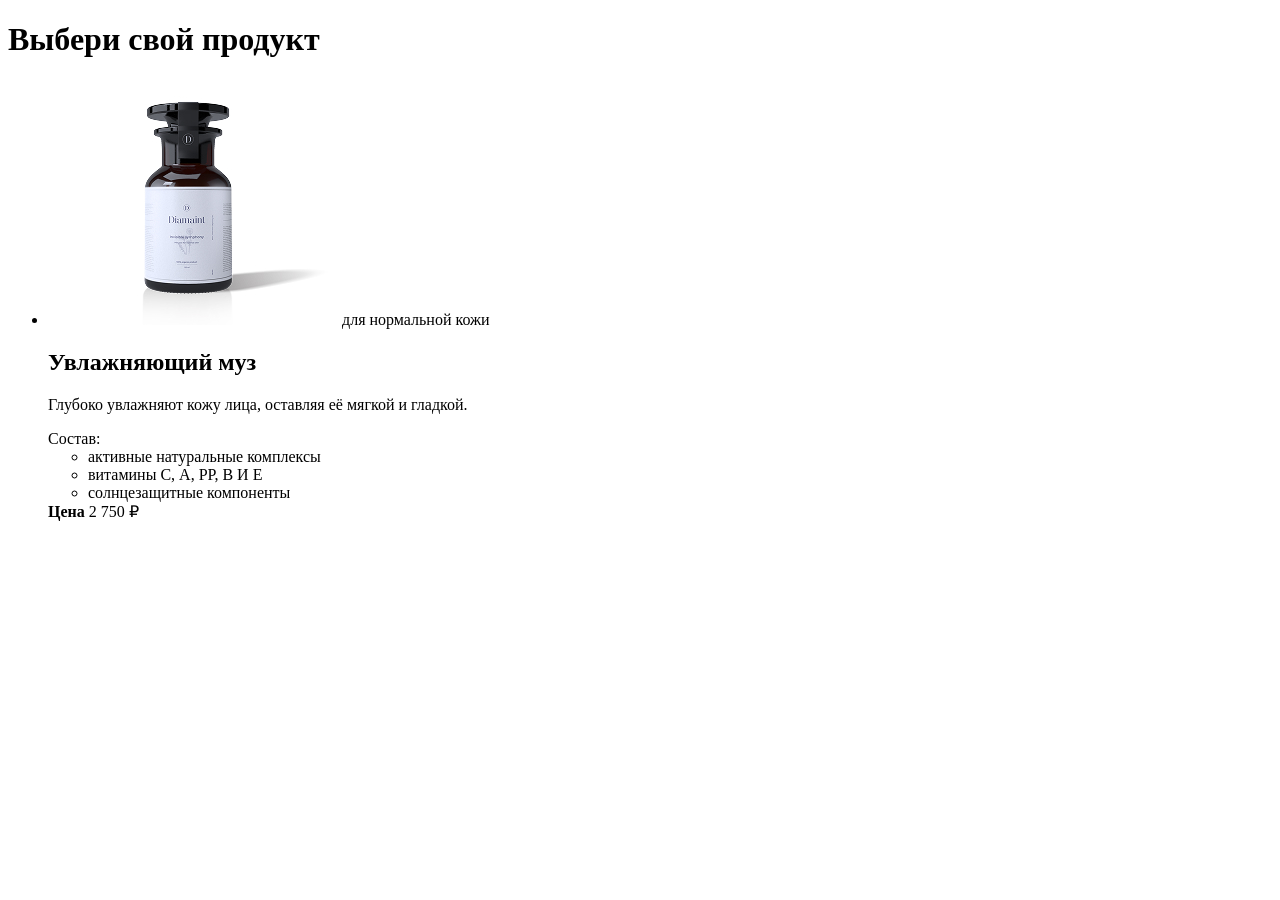
==== carsd.html @ 92aff5f6 "feat: add product card" ====
<!DOCTYPE html>
<html lang="en">
<head>
  <meta charset="UTF-8">
  <meta name="viewport" content="width=device-width, initial-scale=1.0">
  <title>Document</title>
</head>
<body>
  <h1> Выбери свой продукт</h1>
  
  <ul>
    <li>
      <img src="img/muss 1.jpg" alt="Товар Увлажняющий мусс"/>
      <span>для нормальной кожи</span>
      <h2>Увлажняющий муз</h2>
      <p>Глубоко увлажняют кожу лица, оставляя её мягкой и гладкой.</p>

      <span>Состав:</span>

      <ul>
         <li>активные натуральные комплексы</li>
         <li>витамины С, А, РР, В И Е</li>
         <li>солнцезащитные компоненты</li>
      </ul>

        <b>Цена</b>
        <span>2 750 ₽</span>
    </li>
  </ul>
</body>
</html>
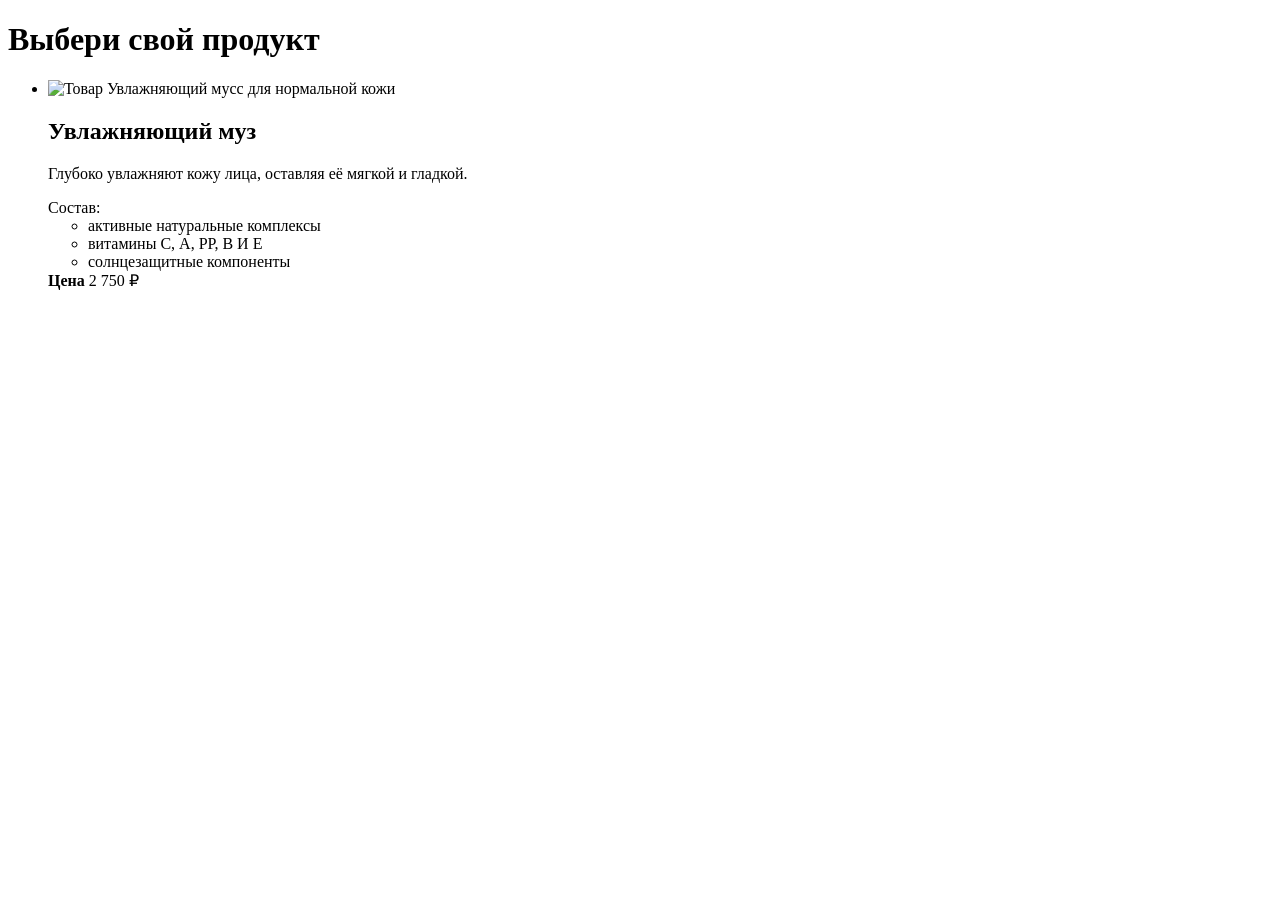
==== commit a287743e: "style format" ====
--- a/carsd.html
+++ b/carsd.html
@@ -7,10 +7,10 @@
 </head>
 <body>
   <h1> Выбери свой продукт</h1>
-  
+
   <ul>
     <li>
-      <img src="img/muss 1.jpg" alt="Товар Увлажняющий мусс"/>
+      <img src="img/muss1.jpg" alt="Товар Увлажняющий мусс"/>
       <span>для нормальной кожи</span>
       <h2>Увлажняющий муз</h2>
       <p>Глубоко увлажняют кожу лица, оставляя её мягкой и гладкой.</p>
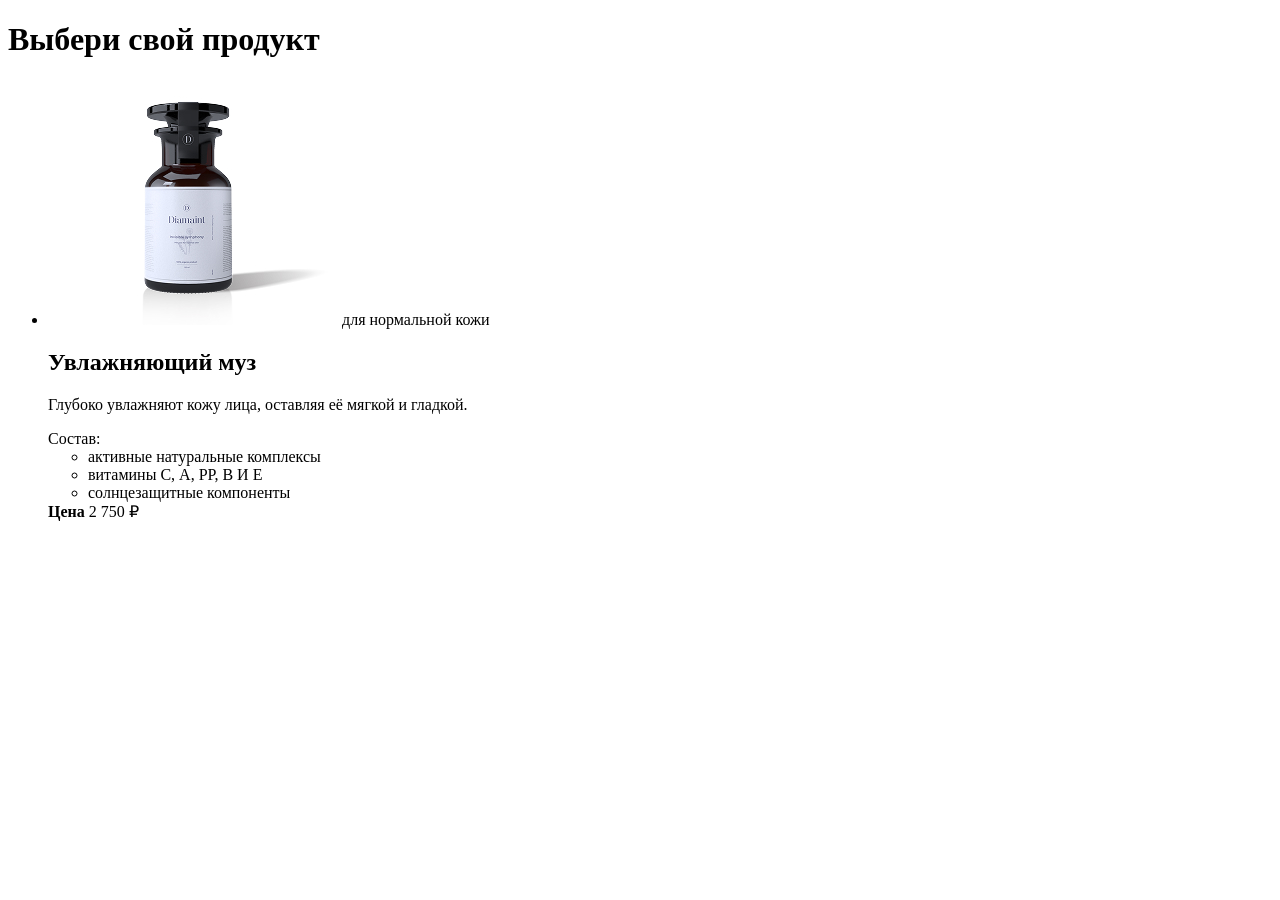
==== commit 2780c5b5: "style: format" ====
--- a/carsd.html
+++ b/carsd.html
@@ -6,23 +6,19 @@
   <title>Document</title>
 </head>
 <body>
-  <h1> Выбери свой продукт</h1>
-
+  <h1>Выбери свой продукт</h1>
   <ul>
     <li>
       <img src="img/muss1.jpg" alt="Товар Увлажняющий мусс"/>
       <span>для нормальной кожи</span>
       <h2>Увлажняющий муз</h2>
       <p>Глубоко увлажняют кожу лица, оставляя её мягкой и гладкой.</p>
-
       <span>Состав:</span>
-
       <ul>
          <li>активные натуральные комплексы</li>
          <li>витамины С, А, РР, В И Е</li>
          <li>солнцезащитные компоненты</li>
       </ul>
-
         <b>Цена</b>
         <span>2 750 ₽</span>
     </li>
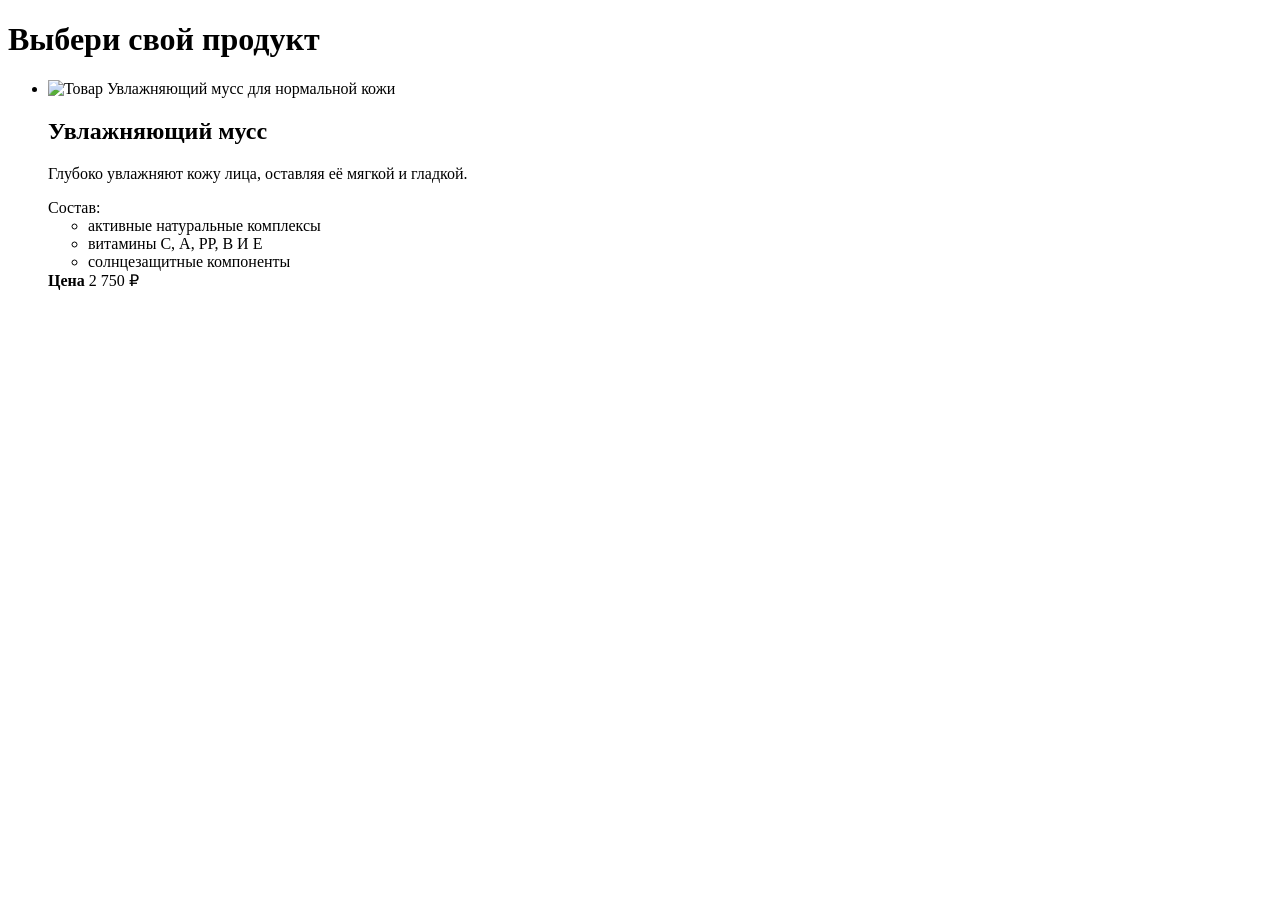
==== commit fe8b87a8: "style: format" ====
--- a/carsd.html
+++ b/carsd.html
@@ -4,14 +4,16 @@
   <meta charset="UTF-8">
   <meta name="viewport" content="width=device-width, initial-scale=1.0">
   <title>Document</title>
+  <link rel="stylesheet" href="style.css">
 </head>
 <body>
-  <h1>Выбери свой продукт</h1>
+  <h1 class="title">Выбери свой продукт</h1>
+  <div class="card-conteiner">
   <ul>
     <li>
-      <img src="img/muss1.jpg" alt="Товар Увлажняющий мусс"/>
+      <img src="img/muss.jpg" alt="Товар Увлажняющий мусс"/>
       <span>для нормальной кожи</span>
-      <h2>Увлажняющий муз</h2>
+      <h2>Увлажняющий мусс</h2>
       <p>Глубоко увлажняют кожу лица, оставляя её мягкой и гладкой.</p>
       <span>Состав:</span>
       <ul>
@@ -23,5 +25,6 @@
         <span>2 750 ₽</span>
     </li>
   </ul>
+  </div>
 </body>
 </html>
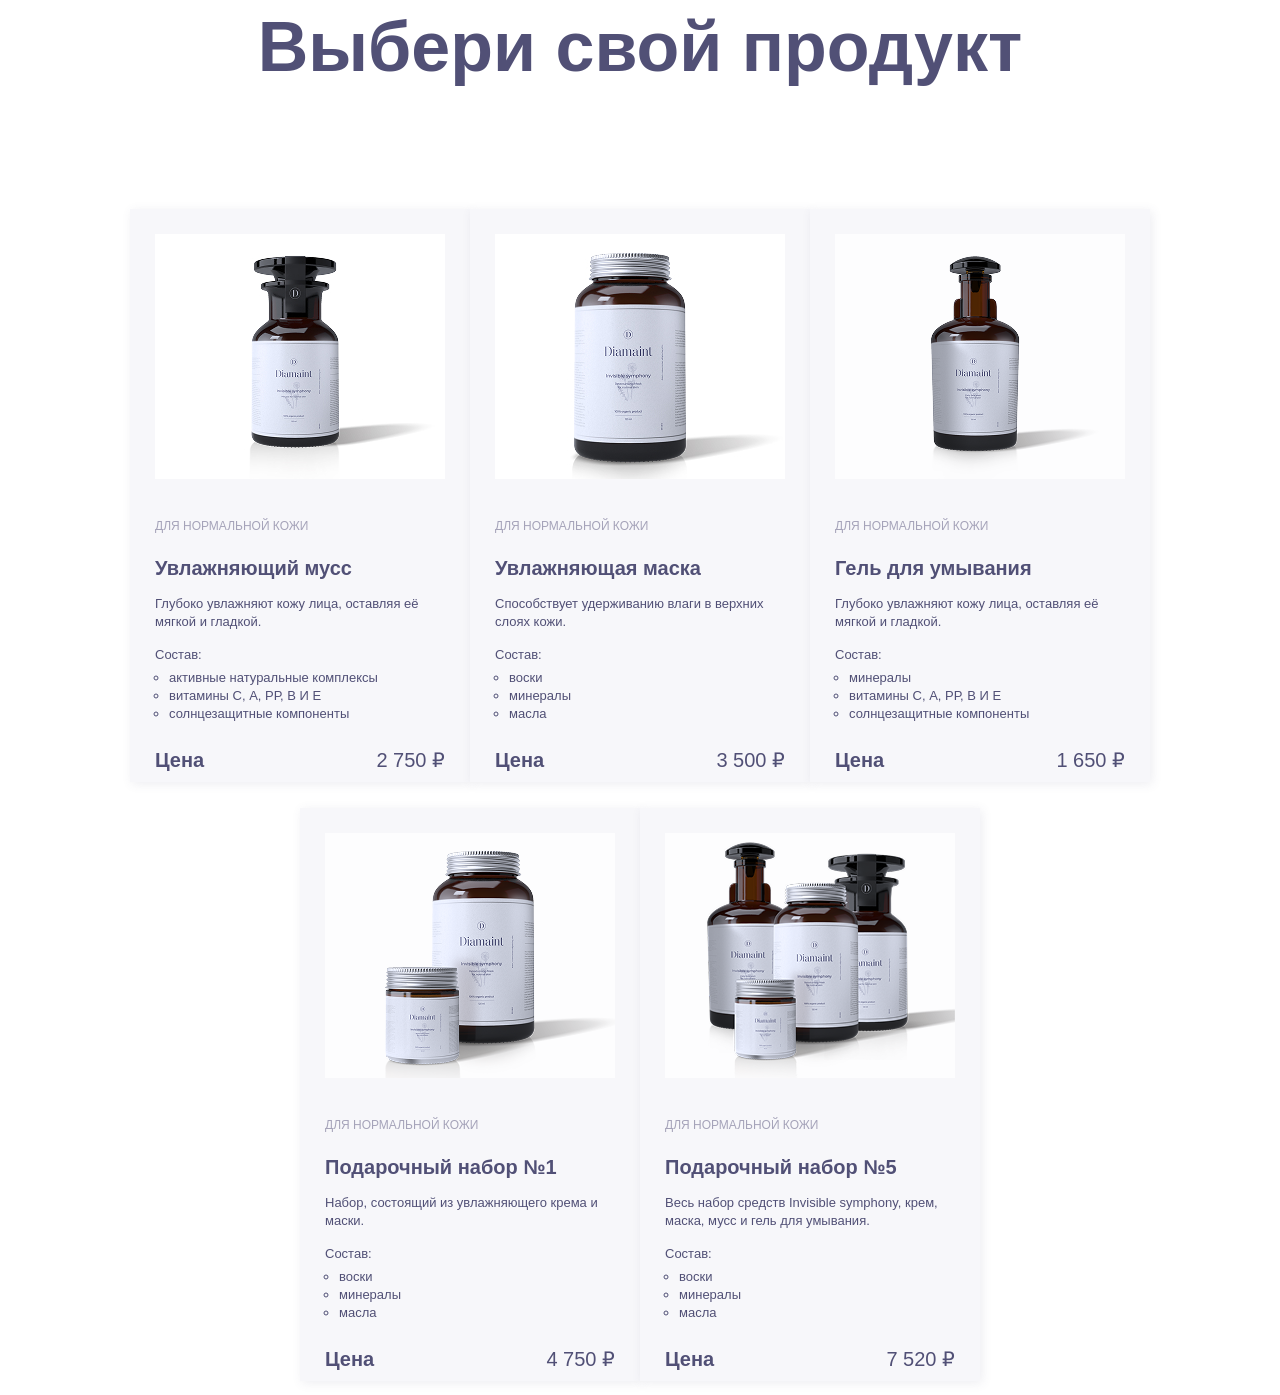
==== commit 15b46ab8: "(Homework №3):creating a product card layout" ====
--- a/carsd.html
+++ b/carsd.html
@@ -8,21 +8,95 @@
 </head>
 <body>
   <h1 class="title">Выбери свой продукт</h1>
-  <div class="card-conteiner">
-  <ul>
+  <div class="card-container">
+  <ul class="card">
     <li>
-      <img src="img/muss.jpg" alt="Товар Увлажняющий мусс"/>
-      <span>для нормальной кожи</span>
-      <h2>Увлажняющий мусс</h2>
-      <p>Глубоко увлажняют кожу лица, оставляя её мягкой и гладкой.</p>
+      <img src="img/mousse.jpg" alt="Товар Увлажняющий мусс"/>
+      <span class="category">для нормальной кожи</span>
+      <h2 class="product-name">Увлажняющий мусс</h2>
+      <p class="product-features">Глубоко увлажняют кожу лица, оставляя её мягкой и гладкой.</p>
       <span>Состав:</span>
-      <ul>
+      <ul class="compound">
          <li>активные натуральные комплексы</li>
          <li>витамины С, А, РР, В И Е</li>
          <li>солнцезащитные компоненты</li>
       </ul>
-        <b>Цена</b>
-        <span>2 750 ₽</span>
+      <div class="price-container">
+        <b class="price-text">Цена</b>
+        <span class="product-price">2 750 ₽</span>
+      </div>
+    </li>
+  </ul>
+  <ul class="card">
+    <li>
+      <img src="img/mask.jpg" alt="Товар Увлажняющая маска"/>
+      <span class="category">для нормальной кожи</span>
+      <h2 class="product-name">Увлажняющая маска</h2>
+      <p class="product-features">Способствует удерживанию влаги в верхних слоях кожи.</p>
+      <span>Состав:</span>
+      <ul class="compound">
+         <li>воски</li>
+         <li>минералы</li>
+         <li>масла</li>
+      </ul>
+      <div class="price-container">
+        <b class="price-text">Цена</b>
+        <span class="product-price">3 500 ₽</span>
+      </div>
+    </li>
+  </ul>
+  <ul class="card">
+    <li>
+      <img src="img/cleansing-gel.png" alt="Товар Гель для умывания"/>
+      <span class="category">для нормальной кожи</span>
+      <h2 class="product-name">Гель для умывания</h2>
+      <p class="product-features">Глубоко увлажняют кожу лица, оставляя её мягкой и гладкой.</p>
+      <span>Состав:</span>
+      <ul class="compound">
+         <li>минералы</li>
+         <li>витамины С, А, РР, В И Е</li>
+         <li>солнцезащитные компоненты</li>
+      </ul>
+      <div class="price-container">
+        <b class="price-text">Цена</b>
+        <span class="product-price">1 650 ₽</span>
+      </div>
+    </li>
+  </ul>
+  <ul class="card">
+    <li>
+      <img src="img/gift-set.png" alt="Подарочный набор №1"/>
+      <span class="category">для нормальной кожи</span>
+      <h2 class="product-name">Подарочный набор №1</h2>
+      <p class="product-features">Набор, состоящий из увлажняющего крема и маски.</p>
+      <span>Состав:</span>
+      <ul class="compound">
+         <li>воски</li>
+         <li>минералы</li>
+         <li>масла</li>
+      </ul>
+      <div class="price-container">
+        <b class="price-text">Цена</b>
+        <span class="product-price">4 750 ₽</span>
+      </div>
+    </li>
+  </ul>
+  <ul class="card">
+    <li>
+      <img src="img/gift-set№5.png" alt="Подарочный набор №5"/>
+      <span class="category">для нормальной кожи</span>
+      <h2 class="product-name">Подарочный набор №5</h2>
+      <p class="product-features">Весь набор средств Invisible symphony, крем, маска, мусс и гель для умывания.</p>
+      <span>Состав:</span>
+      <ul class="compound">
+         <li>воски</li>
+         <li>минералы</li>
+         <li>масла</li>
+      </ul>
+      <div class="price-container">
+        <b class="price-text">Цена</b>
+        <span class="product-price">7 520 ₽</span>
+      </div>
     </li>
   </ul>
   </div>
--- a/style.css
+++ b/style.css
@@ -0,0 +1,100 @@
+* {
+  box-sizing: border-box;
+  font-family: 'Montserrat', Arial;
+  font-size: 13px;
+  line-height: 18px;
+  color: #515076;
+}
+
+.title {
+  margin: 0 auto;
+  width: 846px;
+  height: 78px;
+  top: 220px;
+  left: 217px;
+  display: flex;
+  justify-content: center;
+  font-weight: 400px;
+  font-style: Regular;
+  font-size: 70px;
+  line-height: 78px;
+  align-items: center;
+}
+
+.card-container {
+  margin-left: auto;
+  margin-right: auto;
+  align-items: center;
+  display: flex;
+  flex-wrap: wrap;
+  justify-content: center;
+  width: 1110px;
+  height: 1191px;
+  top: 408px;
+  left: 85px;
+  margin-top: 110px;
+}
+
+.card {
+  padding: 25px;
+  background-color: #F7F7FA;
+  box-shadow: 2px 2px 10px 0px #5150761A;
+  list-style: none;
+  width: 340px;
+  height: 573px;
+  top: 408px;
+  left: 85px;
+}
+
+.category {
+  font-size: 12px;
+  line-height: 24px;
+  text-transform: uppercase;
+  color: #A5A3B9;
+  display: block;
+  margin-bottom: 5px;
+  margin-top: 30px;
+  width: 171px;
+  height: 24px;
+  top: 1326px;
+  left: 302px;
+}
+
+.product-name {
+  font-weight: 700px;
+  font-size: 20px;
+  line-height: 27px;
+  margin-bottom: 5px;
+}
+
+.product-features {
+  margin-bottom: 15px;
+  width: 287px;
+  height: 36px;
+  top: 769px;
+  left: 110px;
+}
+
+.compound {
+  margin-top: 5px;
+  padding-left: 14px;
+}
+
+.price-container {
+  width: 290px;
+  height: 24px;
+  display: flex;
+  justify-content: space-between;
+  margin-top: 25px;
+}
+
+.price-text {
+  font-weight: 700;
+  font-size: 20px;
+  line-height: 24px;
+}
+
+.product-price {
+  font-size: 20px;
+  line-height: 24px;
+}
